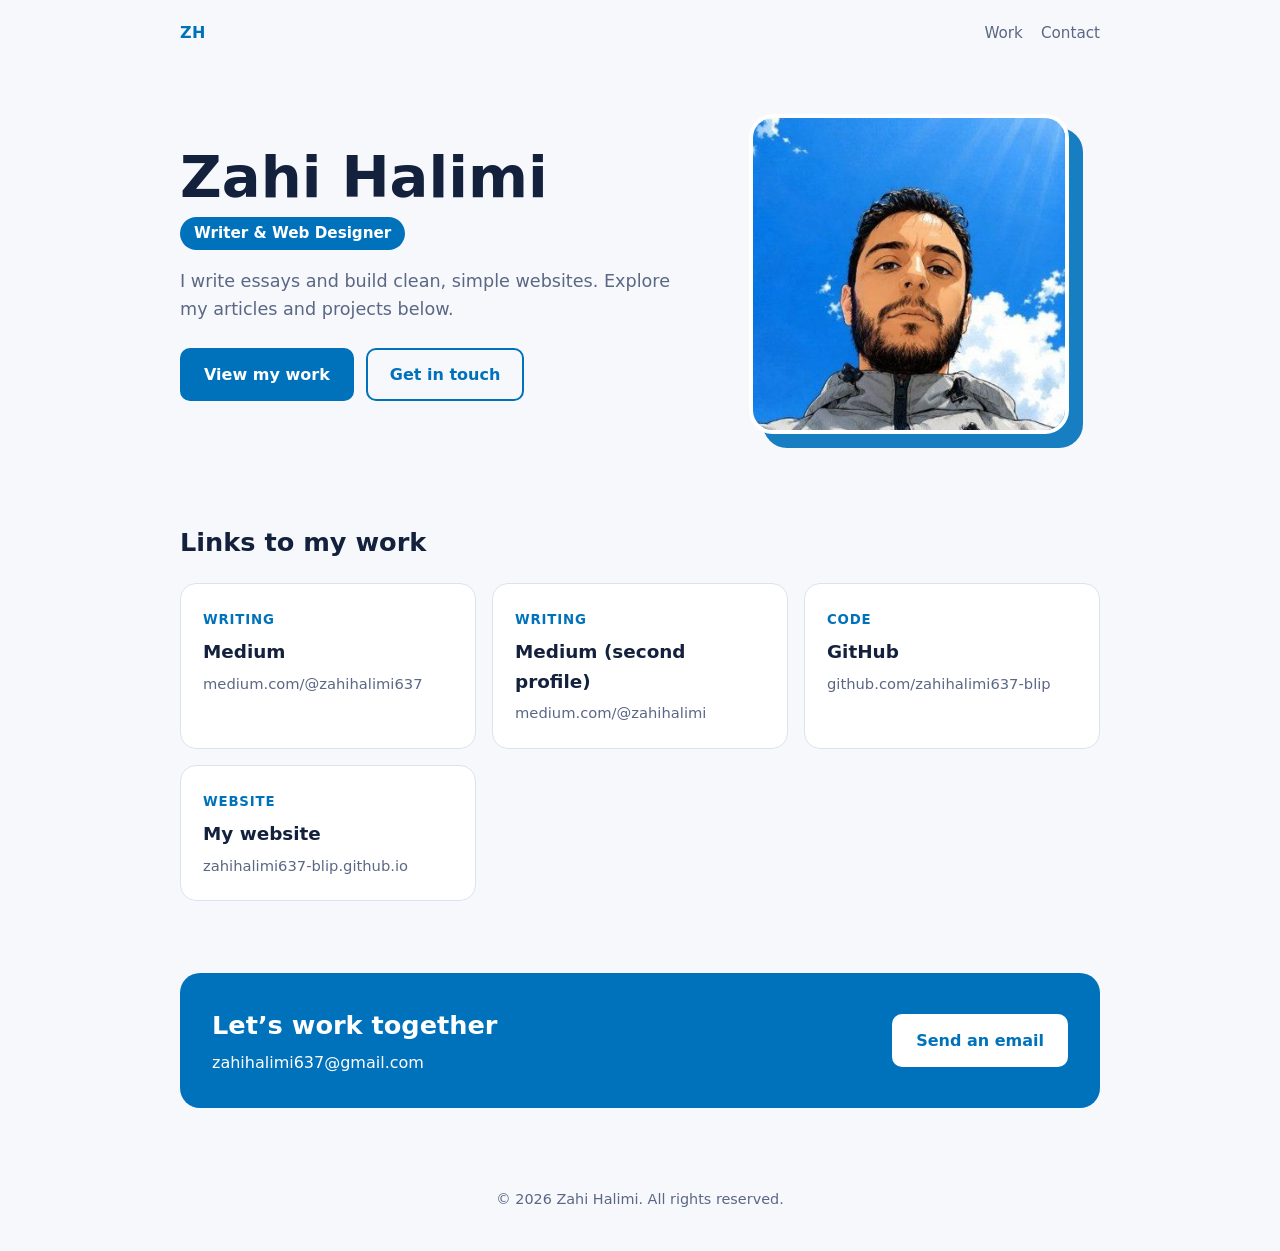
==== land/index.html @ 2b2b4a73 "update the website" ====
<!DOCTYPE html>
<html lang="en">
<head>
<meta charset="utf-8">
<meta name="viewport" content="width=device-width, initial-scale=1, viewport-fit=cover">
<title>Zahi Halimi – Writer and Web Designer</title>
<style>
:root{
  box-sizing:border-box;
  padding-top:env(safe-area-inset-top,0px);
  padding-bottom:env(safe-area-inset-bottom,0px);
  --bg:#f6f8fc; --surface:#ffffff; --text:#14213d; --muted:#5b6784;
  --brand:#0072bc; --brand-dark:#005a96; --on-brand:#ffffff; --border:#dbe3f0;
  --font:"Inter","Segoe UI",system-ui,-apple-system,Arial,sans-serif;
  color-scheme:light;
}
@media (prefers-color-scheme:dark){
  :root:not([data-theme="light"]){
    --bg:#0e1626; --surface:#162238; --text:#eef2fb; --muted:#9fb0cf;
    --brand:#3aa0e8; --brand-dark:#6bb9f0; --on-brand:#06223a; --border:#26364f; color-scheme:dark;
  }
}
:root[data-theme="dark"]{
  --bg:#0e1626; --surface:#162238; --text:#eef2fb; --muted:#9fb0cf;
  --brand:#3aa0e8; --brand-dark:#6bb9f0; --on-brand:#06223a; --border:#26364f; color-scheme:dark;
}
*,*::before,*::after{box-sizing:inherit}
html{scroll-behavior:smooth}
body{margin:0;background:var(--bg);color:var(--text);font-family:var(--font);line-height:1.6}
.wrap{max-width:960px;margin:0 auto;padding:0 20px}
header.nav{display:flex;justify-content:space-between;align-items:center;padding:20px 0}
.logo{font-weight:700;letter-spacing:.02em;color:var(--brand)}
nav a{color:var(--muted);text-decoration:none;margin-left:18px;font-size:.95rem}
nav a:hover{color:var(--brand)}
.hero{display:grid;grid-template-columns:1.3fr 1fr;gap:40px;align-items:center;padding:48px 0 64px}
.hero h1{font-size:clamp(2.2rem,6vw,3.6rem);line-height:1.1;margin:0 0 8px}
.role{display:inline-block;background:var(--brand);color:var(--on-brand);padding:4px 14px;border-radius:999px;font-weight:600;font-size:.95rem}
.hero p{color:var(--muted);font-size:1.1rem;max-width:46ch}
.cta{display:flex;flex-wrap:wrap;gap:12px;margin-top:24px}
.btn{display:inline-block;padding:12px 22px;border-radius:10px;text-decoration:none;font-weight:600;border:2px solid var(--brand)}
.btn.primary{background:var(--brand);color:var(--on-brand)}
.btn.primary:hover{background:var(--brand-dark);border-color:var(--brand-dark)}
.btn.ghost{color:var(--brand)}
.btn.ghost:hover{background:var(--surface)}
.photo{justify-self:center;position:relative}
.photo::before{content:"";position:absolute;inset:14px -14px -14px 14px;border-radius:24px;background:var(--brand);opacity:.9}
.photo img{position:relative;display:block;width:min(320px,70vw);aspect-ratio:1;object-fit:cover;border-radius:24px;border:4px solid var(--surface)}
h2{font-size:1.6rem;margin:0 0 20px}
section{padding:24px 0 48px}
.cards{display:grid;grid-template-columns:repeat(auto-fit,minmax(240px,1fr));gap:16px}
.card{display:block;background:var(--surface);border:1px solid var(--border);border-radius:16px;padding:22px;text-decoration:none;color:var(--text);transition:transform .15s,box-shadow .15s}
.card:hover{transform:translateY(-3px);box-shadow:0 10px 24px rgba(0,60,120,.15)}
.card small{color:var(--brand);font-weight:700;text-transform:uppercase;letter-spacing:.06em}
.card h3{margin:6px 0 4px;font-size:1.15rem}
.card span{color:var(--muted);font-size:.92rem;overflow-wrap:anywhere}
.contact{background:var(--brand);color:var(--on-brand);border-radius:20px;padding:32px;display:flex;flex-wrap:wrap;gap:20px;justify-content:space-between;align-items:center}
.contact h2{margin:0 0 4px}
.contact a.btn{background:var(--on-brand);color:var(--brand);border-color:var(--on-brand)}
footer{text-align:center;color:var(--muted);font-size:.9rem;padding:32px 0 40px}
@media (max-width:720px){
  .hero{grid-template-columns:1fr;text-align:center;padding-top:24px}
  .hero p{margin-inline:auto}
  .cta{justify-content:center}
  .photo{order:-1}
  nav a:first-child{margin-left:0}
}
@media (prefers-reduced-motion:reduce){*{transition:none!important;scroll-behavior:auto!important}}
</style>
</head>
<body>
<div class="wrap">
  <header class="nav">
    <div class="logo">ZH</div>
    <nav><a href="#work">Work</a><a href="#contact">Contact</a></nav>
  </header>

  <main>
    <div class="hero">
      <div>
        <h1>Zahi Halimi</h1>
        <span class="role">Writer &amp; Web Designer</span>
        <p>I write essays and build clean, simple websites. Explore my articles and projects below.</p>
        <div class="cta">
          <a class="btn primary" href="#work">View my work</a>
          <a class="btn ghost" href="mailto:zahihalimi637@gmail.com">Get in touch</a>
        </div>
      </div>
      <div class="photo"><img alt="Portrait of Zahi Halimi" src="[data-uri]"></div>
    </div>

    <section id="work">
      <h2>Links to my work</h2>
      <div class="cards">
        <a class="card" href="https://medium.com/@zahihalimi637" target="_blank" rel="noopener"><small>Writing</small><h3>Medium</h3><span>medium.com/@zahihalimi637</span></a>
        <a class="card" href="https://medium.com/@zahihalimi" target="_blank" rel="noopener"><small>Writing</small><h3>Medium (second profile)</h3><span>medium.com/@zahihalimi</span></a>
        <a class="card" href="https://github.com/zahihalimi637-blip" target="_blank" rel="noopener"><small>Code</small><h3>GitHub</h3><span>github.com/zahihalimi637-blip</span></a>
        <a class="card" href="https://zahihalimi637-blip.github.io" target="_blank" rel="noopener"><small>Website</small><h3>My website</h3><span>zahihalimi637-blip.github.io</span></a>
      </div>
    </section>

    <section id="contact">
      <div class="contact">
        <div><h2>Let’s work together</h2><div>zahihalimi637@gmail.com</div></div>
        <a class="btn" href="mailto:zahihalimi637@gmail.com">Send an email</a>
      </div>
    </section>
  </main>

  <footer>© 2026 Zahi Halimi. All rights reserved.</footer>
</div>
</body>
</html>
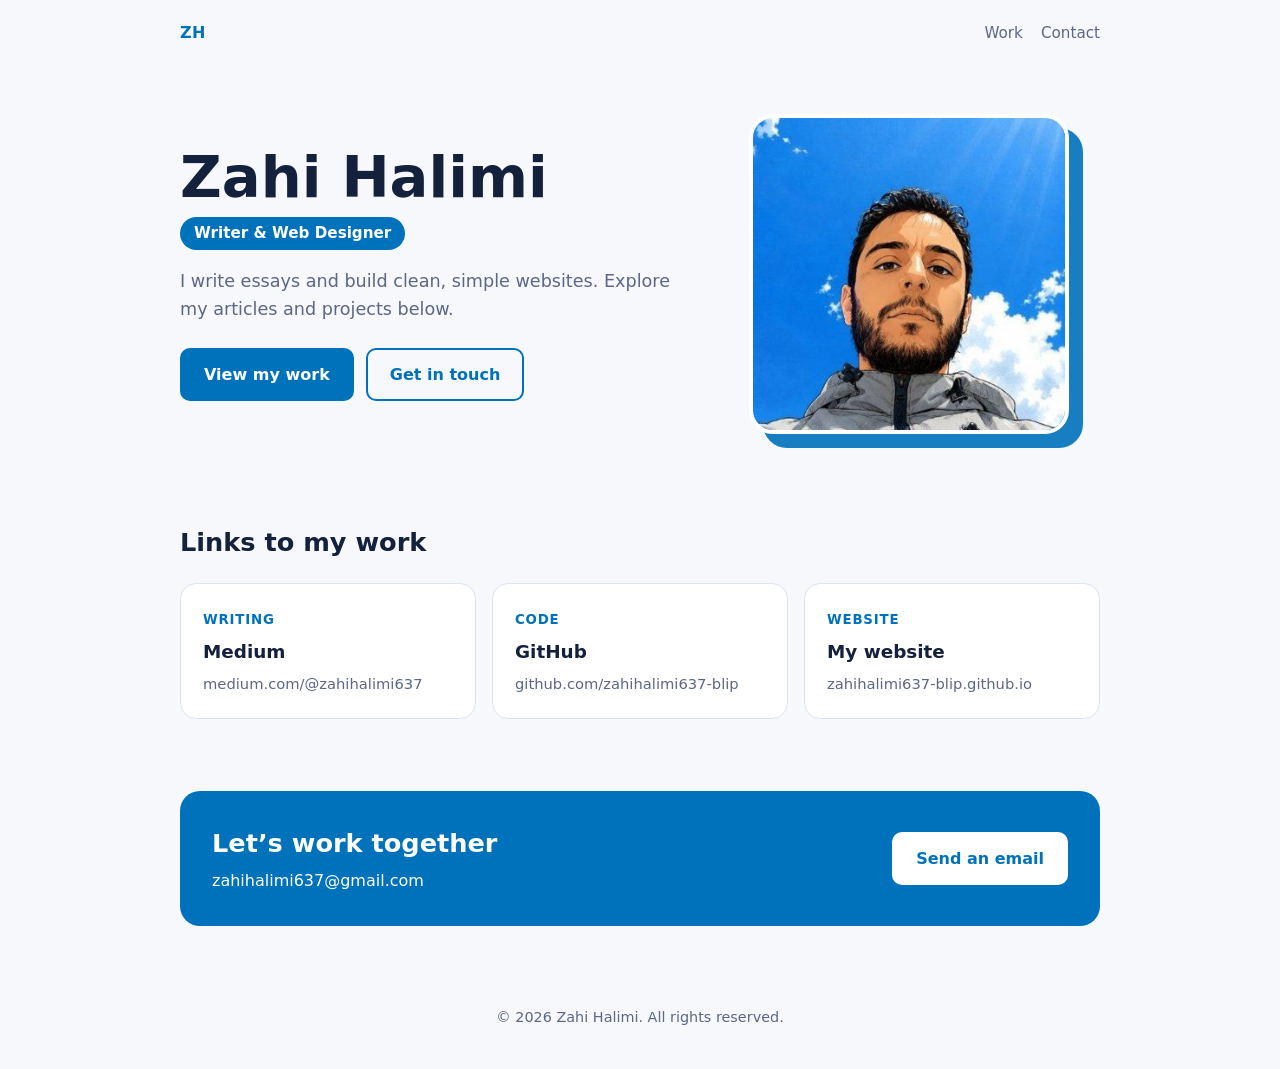
==== commit 64a1b59d: "update the website" ====
--- a/land/index.html
+++ b/land/index.html
@@ -92,7 +92,6 @@
       <h2>Links to my work</h2>
       <div class="cards">
         <a class="card" href="https://medium.com/@zahihalimi637" target="_blank" rel="noopener"><small>Writing</small><h3>Medium</h3><span>medium.com/@zahihalimi637</span></a>
-        <a class="card" href="https://medium.com/@zahihalimi" target="_blank" rel="noopener"><small>Writing</small><h3>Medium (second profile)</h3><span>medium.com/@zahihalimi</span></a>
         <a class="card" href="https://github.com/zahihalimi637-blip" target="_blank" rel="noopener"><small>Code</small><h3>GitHub</h3><span>github.com/zahihalimi637-blip</span></a>
         <a class="card" href="https://zahihalimi637-blip.github.io" target="_blank" rel="noopener"><small>Website</small><h3>My website</h3><span>zahihalimi637-blip.github.io</span></a>
       </div>
